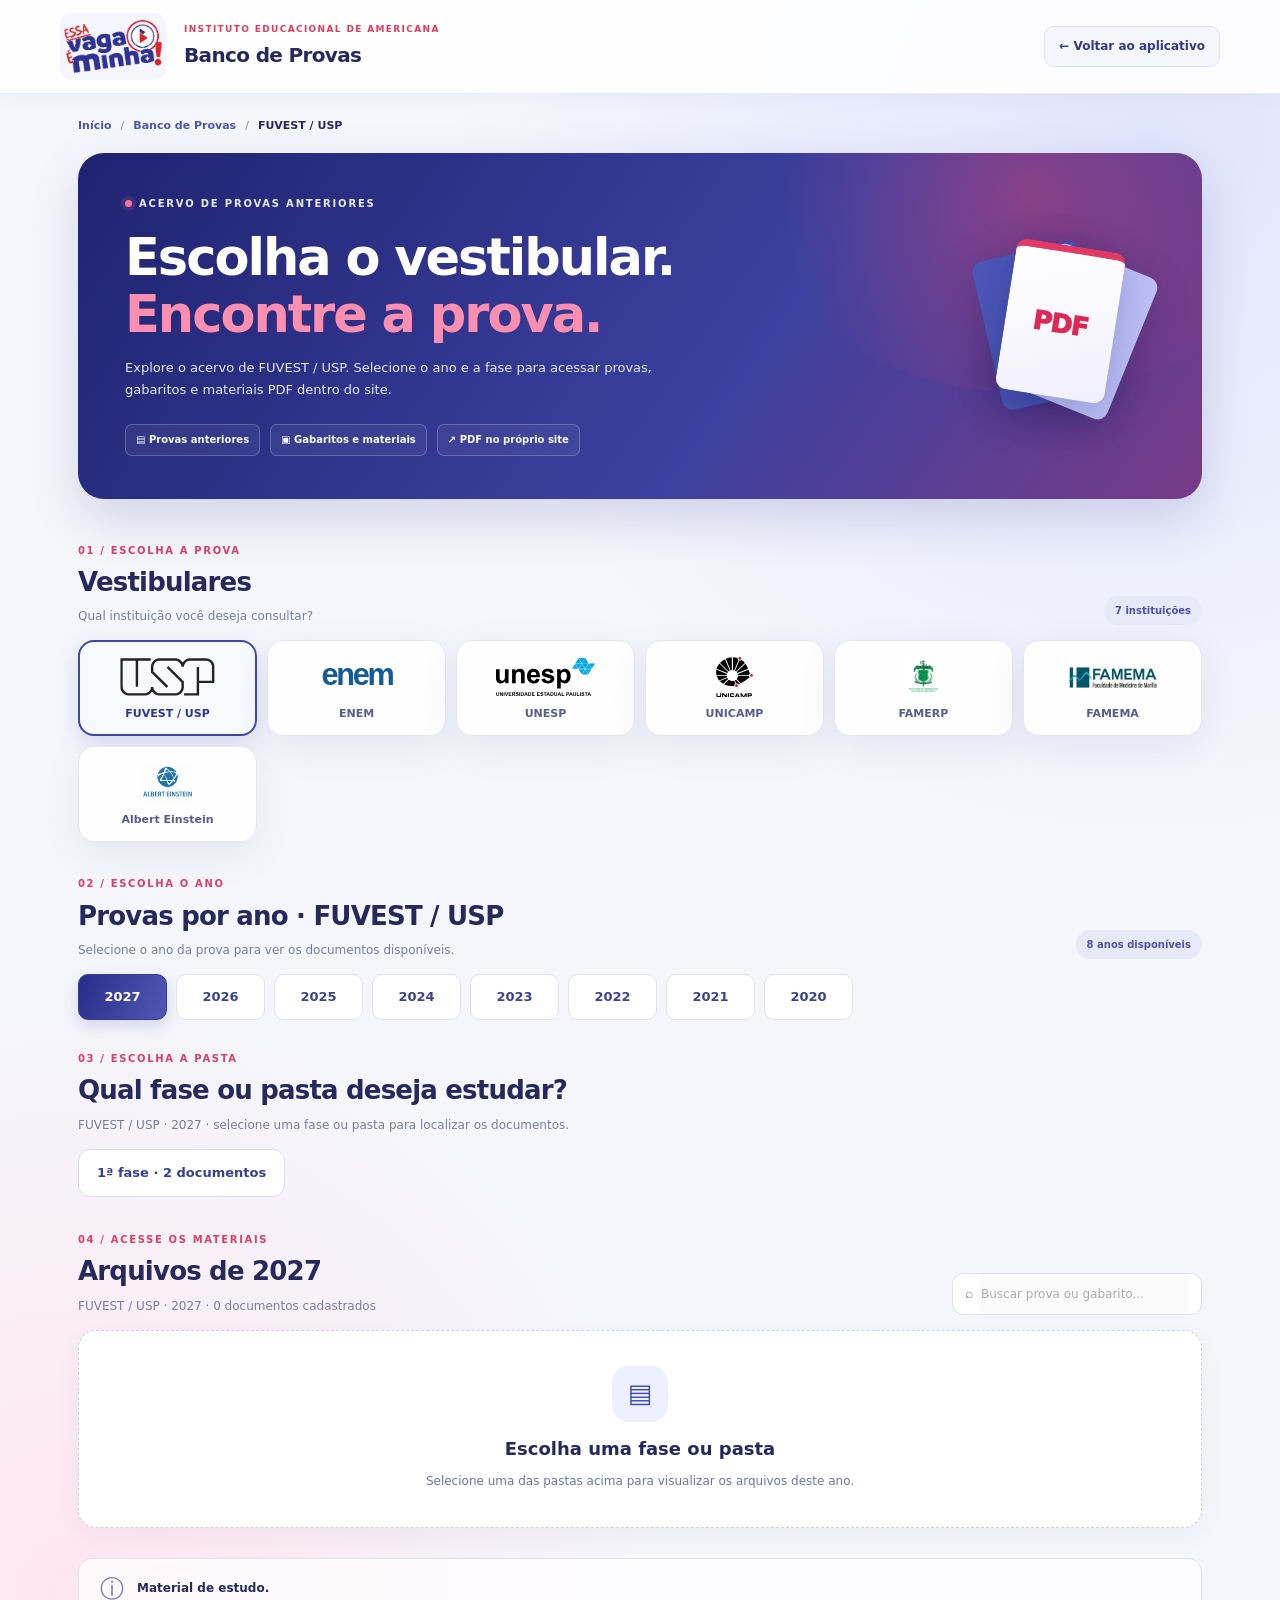
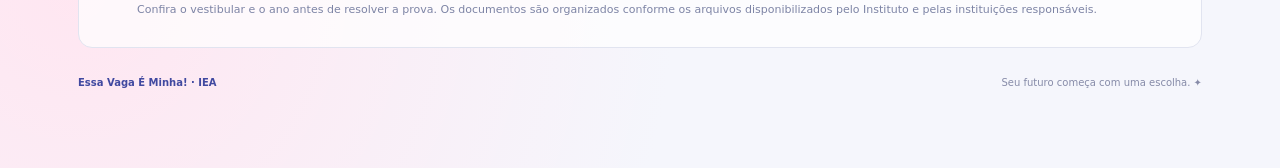
==== acervo.html @ 6d1ba876 "Olimpíadas 2027: criar tela tabular e acesso no menu do aplicativo" ====
<!doctype html>
<html lang="pt-BR">
<head>
 <meta charset="utf-8">
 <meta name="viewport" content="width=device-width,initial-scale=1,viewport-fit=cover">
 <meta name="theme-color" content="#303493">
 <meta name="description" content="Banco de Provas do Essa Vaga É Minha!: escolha o vestibular, selecione o ano e acesse os PDFs diretamente no site.">
 <meta name="robots" content="index,follow">
 <title>Banco de Provas • Essa Vaga É Minha!</title>
 <link rel="icon" href="./icon-192.png" type="image/png">
 <link rel="manifest" href="./manifest.webmanifest">
 <link rel="stylesheet" href="./acervo.css?v=5">
</head>
<body>
 <header class="site-header">
  <a class="home-brand" href="./#/provas" aria-label="Voltar ao Banco de Provas">
    <img src="./assets/essa-vaga-logo.png" alt="Essa Vaga É Minha!" loading="eager">
  </a>
  <div class="brand-label"><span>INSTITUTO EDUCACIONAL DE AMERICANA</span><strong>Banco de Provas</strong></div>
  <a class="header-back" href="./#/provas"><span aria-hidden="true">←</span> Voltar ao aplicativo</a>
 </header>
 <main class="page">
  <nav class="breadcrumb" aria-label="Caminho de navegação">
   <a href="./">Início</a><span aria-hidden="true">/</span>
   <a href="./#/provas">Banco de Provas</a><span aria-hidden="true">/</span>
   <span id="breadcrumb-name">Vestibulares</span>
  </nav>
  <section class="hero" aria-labelledby="acervo-title">
   <div class="hero-glow" aria-hidden="true"></div>
   <div class="hero-copy">
    <span class="eyebrow"><span class="dot"></span> ACERVO DE PROVAS ANTERIORES</span>
    <h1 id="acervo-title">Escolha o vestibular.<br><em>Encontre a prova.</em></h1>
    <p id="acervo-subtitle">Selecione uma instituição e o ano para consultar provas, gabaritos e outros arquivos PDF disponíveis no acervo do Instituto.</p>
    <div class="hero-tags"><span>▤ Provas anteriores</span><span>▣ Gabaritos e materiais</span><span>↗ PDF no próprio site</span></div>
   </div>
   <div class="hero-illustration" aria-hidden="true"><span class="sheet sheet-one"></span><span class="sheet sheet-two"></span><span class="sheet sheet-three">PDF</span></div>
  </section>
  <section class="content" aria-label="Navegação no acervo">
   <div class="section-head"><div><span class="section-eyebrow">01 / ESCOLHA A PROVA</span><h2>Vestibulares</h2><p>Qual instituição você deseja consultar?</p></div><span id="institution-count" class="count"></span></div>
   <div id="institution-tabs" class="institution-tabs" role="group" aria-label="Selecionar vestibular"></div>
   <div class="section-head year-head"><div><span class="section-eyebrow">02 / ESCOLHA O ANO</span><h2 id="year-title">Provas por ano</h2><p id="year-subtitle">Selecione o ano da prova para ver os documentos disponíveis.</p></div><span id="year-count" class="count"></span></div>
   <div id="year-tabs" class="year-tabs" role="group" aria-label="Selecionar ano"></div>
   <div id="phase-section" hidden>
     <div class="section-head phase-head"><div><span id="phase-step-eyebrow" class="section-eyebrow">03 / ESCOLHA A FASE</span><h2 id="phase-title">Qual fase deseja estudar?</h2><p id="phase-subtitle">Selecione a 1ª ou a 2ª fase para localizar os PDFs.</p></div></div>
     <div id="phase-tabs" class="phase-tabs" role="group" aria-label="Selecionar fase"></div>
   </div>

   <div id="folder-section" hidden>
     <div class="section-head folder-head"><div><span class="section-eyebrow">PASTAS DO ANO</span><h2 id="folder-title">Subpastas disponíveis</h2><p id="folder-subtitle">Escolha uma pasta para encontrar os arquivos.</p></div><button id="folder-back" type="button" class="folder-back" hidden>← Voltar</button></div>
     <div id="folder-tabs" class="folder-tabs" role="group" aria-label="Navegar pelas subpastas"></div>
   </div>
   <div class="section-head file-head"><div><span class="section-eyebrow">04 / ACESSE OS MATERIAIS</span><h2 id="files-title">Arquivos disponíveis</h2><p id="files-subtitle">Provas e materiais disponíveis no servidor do Instituto.</p></div>
      <label class="search-field"><span aria-hidden="true">⌕</span><input id="file-search" type="search" placeholder="Buscar prova ou gabarito..." aria-label="Pesquisar documento"></label>
   </div>
   <div id="files-list" class="file-list" aria-live="polite"></div>
   <div id="empty-state" class="empty-state" hidden>
      <div class="empty-icon" aria-hidden="true">▤</div><h3 id="empty-title">Estamos organizando este acervo</h3>
      <p id="empty-description">Os PDFs ainda não foram transferidos para o servidor. Enquanto isso, o material anterior continua disponível na pasta do Instituto.</p>
      <a id="legacy-link" class="legacy-button" href="#" target="_blank" rel="noopener noreferrer">Consultar pasta provisória no Google Drive <span aria-hidden="true">↗</span></a>
   </div>
  </section>
  <section class="info-strip">
   <span class="info-icon" aria-hidden="true">ⓘ</span><div><strong>Material de estudo.</strong><p>Confira o vestibular e o ano antes de resolver a prova. Os documentos são organizados conforme os arquivos disponibilizados pelo Instituto e pelas instituições responsáveis.</p></div>
  </section>
  <footer><a href="./">Essa Vaga É Minha! · IEA</a><span>Seu futuro começa com uma escolha. ✦</span></footer>
 </main>
  <nav class="acervo-bottom-nav" aria-label="Navegação principal">
   <a href="./#/inicio"><span aria-hidden="true">⌂</span>Início</a>
   <a href="./#/provas" class="active" aria-current="page"><span aria-hidden="true">▤</span>Provas</a>
   <a href="./#/calendario"><span aria-hidden="true">▦</span>Calendário</a>
    <a href="./#/olimpiadas"><span aria-hidden="true">🏅</span>Olimpíadas</a>
   <a href="./#/notas"><span aria-hidden="true">▥</span>Notas</a>
   <a href="./#/favoritos"><span aria-hidden="true">♡</span>Salvos</a>
   <button type="button" id="acervo-more-open" aria-haspopup="dialog" aria-controls="acervo-more-dialog"><span aria-hidden="true">☰</span>Mais</button>
  </nav>
  <dialog id="acervo-more-dialog" class="acervo-more-dialog" aria-labelledby="acervo-more-title">
   <div class="acervo-more-head"><h2 id="acervo-more-title">Mais opções</h2><button id="acervo-more-close" type="button" aria-label="Fechar opções">✕</button></div>
   <div class="acervo-more-links">
    <a href="./#/olimpiadas">🏅 Olimpíadas Acadêmicas</a>
    <a href="./#/biblioteca">▧ Biblioteca e Serviços</a>
    <a href="./#/favoritos">♡ Favoritos</a>
   </div>
  </dialog>
 <dialog id="pdf-dialog" class="pdf-dialog" aria-labelledby="pdf-dialog-title">
   <div class="viewer-head">
     <div><span>VISUALIZADOR DE DOCUMENTOS</span><h2 id="pdf-dialog-title">Visualizar PDF</h2></div>
     <div class="viewer-actions"><a id="pdf-download" href="#" download>↓ Baixar</a><a id="pdf-external" href="#" target="_blank" rel="noopener">Abrir em nova aba ↗</a><button id="pdf-close" type="button" aria-label="Fechar documento">✕</button></div>
   </div>
   <div id="pdf-loading" class="pdf-loading" role="status" aria-live="polite" hidden></div>
   <iframe id="pdf-frame" title="Visualizador de arquivo PDF" loading="lazy"></iframe>
 </dialog>
 <script src="./acervo-dados.js?v=15"></script>
 <script src="./acervo.js?v=10"></script>
</body>
</html>
---- acervo.css ----
:root{color-scheme:light;--indigo:#292c88;--blue:#32398e;--red:#e23760;--ink:#25295c;--muted:#757e9f;--line:#e2e5f4;--bg:#f5f6fc;--card:#fff;--shadow:0 12px 38px rgba(44,49,119,.08)}
*{box-sizing:border-box}html{scroll-behavior:smooth}body{margin:0;background:radial-gradient(circle at 90% 8%,#dfe5fc,transparent 35%),radial-gradient(circle at 6% 90%,#ffe6f1,transparent 30%),var(--bg);font:14px/1.52 Inter,system-ui,-apple-system,"Segoe UI",Arial,sans-serif;color:var(--ink)}
a{color:inherit;text-decoration:none}button,input{font:inherit}button{cursor:pointer}[hidden]{display:none!important}button:focus-visible,a:focus-visible,input:focus-visible{outline:3px solid #6e83d8;outline-offset:3px}
.site-header{display:flex;align-items:center;gap:18px;padding:13px max(25px,calc((100% - 1160px)/2));background:#ffffffec;border-bottom:1px solid #e8eaf6;box-shadow:0 4px 18px #232d7809}
.home-brand{flex:none;width:106px;height:67px;display:grid;place-items:center;padding:4px;background:#f4f5fd;border-radius:12px}.home-brand img{max-width:100%;max-height:100%;object-fit:contain}
.brand-label{display:grid;gap:3px}.brand-label span{font-size:9px;letter-spacing:1.35px;font-weight:900;color:#e13b5c}.brand-label strong{font-size:20px;letter-spacing:-.65px}
.header-back{margin-left:auto;background:#f5f6fd;border:1px solid #e0e3f4;color:var(--blue);padding:10px 14px;border-radius:10px;font-size:12px;font-weight:850}.header-back:hover{background:#e9ecff}
.page{max-width:1170px;margin:auto;padding:24px 23px 50px}.breadcrumb{display:flex;align-items:center;flex-wrap:wrap;gap:9px;font-size:11px;color:#858cab;margin:0 0 18px}.breadcrumb a{color:#4d56aa;font-weight:750}.breadcrumb>span:last-child{font-weight:750;color:var(--ink)}
.hero{position:relative;display:flex;align-items:center;justify-content:space-between;gap:14px;overflow:hidden;padding:43px 47px;border-radius:26px;color:#fff;background:linear-gradient(125deg,#202371 0%,#3c419f 60%,#783b88 100%);box-shadow:0 20px 50px #262a812a}
.hero-glow{position:absolute;inset:-160px -100px auto auto;width:550px;height:400px;border-radius:50%;background:radial-gradient(circle,#d5427770 0,transparent 72%);pointer-events:none}
.hero-copy{position:relative;z-index:2;max-width:720px}.eyebrow{display:flex;align-items:center;gap:7px;color:#e5e9ff;font-size:10px;font-weight:850;letter-spacing:1.8px}.dot{width:7px;height:7px;border-radius:100%;background:#f574a0;box-shadow:0 0 0 4px #ee76a020}
.hero h1{font-size:clamp(32px,4vw,51px);line-height:1.11;letter-spacing:-2px;margin:19px 0 14px;font-weight:900}.hero h1 em{font-style:normal;color:#ff8fb0}.hero p{font-size:13px;line-height:1.7;color:#e2e7ff;max-width:580px}.hero-tags{display:flex;gap:10px;flex-wrap:wrap;margin-top:23px}.hero-tags span{border:1px solid #ffffff38;background:#ffffff0e;padding:7px 10px;border-radius:7px;font-size:10px;font-weight:800;color:#f6f7ff}
.hero-illustration{height:185px;width:190px;position:relative;flex:none;transform:rotate(7deg)}.sheet{position:absolute;display:grid;place-items:center;width:110px;height:152px;top:12px;left:40px;border-radius:11px;box-shadow:0 10px 40px #13154f3b}.sheet-one{background:#4c57b9;transform:rotate(-20deg) translate(-20px,0)}.sheet-two{background:#bcbff8;transform:rotate(15deg) translate(23px,2px)}.sheet-three{color:#db2854;background:linear-gradient(160deg,#fff,#f0effd);border-top:7px solid #e23a65;font-size:26px;font-weight:1000;letter-spacing:-1.1px;transform:rotate(2deg)}
.content{padding:24px 0 6px}.section-head{display:flex;align-items:end;justify-content:space-between;gap:14px;flex-wrap:wrap;margin:20px 0 15px}.section-eyebrow{display:block;color:#d94066;letter-spacing:1.65px;font-size:10px;font-weight:900;margin-bottom:5px}.section-head h2{margin:0;font-size:26px;font-weight:900;letter-spacing:-.8px}.section-head p{font-size:12px;color:var(--muted);margin:5px 0 0}.count{padding:7px 11px;border-radius:50px;color:#4e53a4;background:#e6e9f7;font-size:10px;font-weight:850;white-space:nowrap}
.institution-tabs{display:grid;grid-template-columns:repeat(6,minmax(0,1fr));gap:10px}
.institution-tab{min-height:96px;border:1px solid #e4e6f3;border-radius:16px;background:#fffffff0;padding:13px 8px;box-shadow:var(--shadow);display:flex;align-items:center;justify-content:center;flex-direction:column;gap:9px;color:#565d8c;transition:transform .2s,background .2s,border-color .2s}
.institution-tab:hover{transform:translateY(-3px);background:#f9faff}.institution-tab.selected{border:2px solid #4046a6;box-shadow:0 8px 25px #303c9b27;color:#2f358e;background:#f8f9ff}.institution-symbol{display:grid;place-items:center;height:42px;width:100%;font-weight:900;font-size:22px}.institution-symbol img{max-height:41px;max-width:100px;object-fit:contain}
.institution-tab-name{font-size:11px;font-weight:900;text-align:center;line-height:1.25}
.year-head{margin-top:34px}.year-tabs{display:flex;flex-wrap:wrap;gap:9px}.year-tab{font-size:13px;font-weight:850;color:#39438e;background:#fff;border:1px solid #dfe3f2;border-radius:10px;min-width:89px;padding:12px 14px}.year-tab:hover{background:#ecedff}.year-tab.selected{background:linear-gradient(110deg,#272d88,#5157b4);color:#fff;border-color:#343d9c;box-shadow:0 6px 16px #2e398e2b}.no-years{font-size:12px;color:#727a9e;border:1px dashed #bdc4e0;border-radius:12px;padding:16px 18px;background:#ffffff90;width:100%}
.file-head{margin-top:35px}.search-field{display:flex;align-items:center;gap:8px;background:#fff;border:1px solid #dee2ee;border-radius:11px;padding:0 12px;min-width:250px;color:#727ba7}.search-field input{padding:11px 0;border:0;outline:none;width:100%;font-size:12px;color:#2c3188}.search-field input:disabled{opacity:.6}.search-field:focus-within{box-shadow:0 0 0 3px #6169c820}
.file-list{display:grid;gap:10px}.pdf-card{display:flex;align-items:center;gap:15px;padding:17px 19px;border:1px solid #e5e7f4;border-radius:15px;background:#fff;box-shadow:0 8px 24px #3136770b}
.pdf-icon{display:grid;place-items:center;flex:none;width:48px;height:58px;background:#ffeef3;border:1px solid #ffe0e9;color:#d93360;border-radius:9px;font-size:12px;font-weight:950}
.pdf-info{flex:1;min-width:0}.pdf-kind{font-size:9px;letter-spacing:1px;color:#d93362;font-weight:900;text-transform:uppercase}.pdf-name{font-size:14px;line-height:1.3;margin:4px 0;font-weight:850;overflow-wrap:anywhere}.pdf-meta{font-size:10px;color:#969cba}.pdf-actions{display:flex;gap:8px}.pdf-action{border:1px solid #dbe0f0;border-radius:9px;padding:10px 12px;font-size:11px;font-weight:850;white-space:nowrap}.pdf-action.primary{color:#fff;background:#343b9c;border-color:#343b9c}.pdf-action.secondary{color:#3d47a1;background:#f8f9ff}.pdf-action:hover{filter:brightness(.96)}
.empty-state{background:#fff;border:1px dashed #cbd0e9;border-radius:18px;text-align:center;padding:35px 24px;box-shadow:0 9px 26px #292e7c0c}.empty-icon{display:grid;place-items:center;margin:0 auto 13px;width:56px;height:56px;background:#edf0fe;color:#404baf;border-radius:17px;font-size:26px}.empty-state h3{font-size:18px;margin:0 0 9px}.empty-state p{font-size:12px;line-height:1.7;color:#6d7599;max-width:620px;margin:auto}.legacy-button{display:inline-flex;align-items:center;gap:5px;margin-top:17px;border-radius:10px;background:#f0f1ff;border:1px solid #dbe0f1;color:#424da5;font-weight:850;padding:11px 16px;font-size:12px}.legacy-button:hover{background:#e6e9fe}
.info-strip{margin-top:24px;display:flex;align-items:start;gap:13px;padding:18px 21px;border:1px solid #e1e4f0;border-radius:14px;background:#ffffffb8}.info-strip strong{font-size:12px}.info-strip p{color:#7d84a5;font-size:11px;margin-top:4px}.info-icon{color:#7279b0;font-size:24px;line-height:1}
footer{display:flex;justify-content:space-between;gap:12px;flex-wrap:wrap;font-size:10px;color:#868ba8;padding:27px 0}footer a{font-weight:800;color:#4049a0}
.pdf-dialog{width:min(1140px,calc(100vw - 24px));height:min(900px,calc(100dvh - 30px));max-height:none;max-width:none;border:0;border-radius:16px;padding:0;box-shadow:0 22px 85px #151945a8;overflow:hidden}.pdf-dialog::backdrop{background:#141742b5;backdrop-filter:blur(4px)}.viewer-head{display:flex;align-items:center;justify-content:space-between;gap:10px;flex-wrap:wrap;padding:13px 17px;background:#fff;border-bottom:1px solid #e4e7f2}.viewer-head span{font-size:9px;letter-spacing:1.25px;font-weight:950;color:#df3d69}.viewer-head h2{font-size:14px;margin:2px 0 0;max-width:560px;overflow-wrap:anywhere}.viewer-actions{display:flex;align-items:center;gap:8px}.viewer-actions a,.viewer-actions button{border:1px solid #dce0f0;border-radius:8px;font-size:11px;font-weight:850;padding:9px 11px;background:#f5f6ff;color:#3b46a2;white-space:nowrap}.viewer-actions button{color:#bd3157}.pdf-dialog iframe{display:block;border:0;width:100%;height:calc(100% - 68px);background:#f3f3f7}
@media(max-width:1000px){.institution-tabs{grid-template-columns:repeat(3,minmax(0,1fr))}.hero-illustration{width:125px;transform:scale(.83)}.hero{padding:35px}.hero h1{font-size:38px}}
@media(max-width:640px){.site-header{padding:10px 12px;gap:9px}.home-brand{width:65px;height:48px}.brand-label span{font-size:7px;letter-spacing:.7px}.brand-label strong{font-size:14px}.header-back{font-size:10px;padding:8px}.header-back span{display:none}.page{padding:15px 13px 35px}.hero{padding:25px 21px;border-radius:19px}.hero-illustration{display:none}.hero h1{font-size:33px;letter-spacing:-1.15px}.hero-tags{gap:6px}.hero-tags span{font-size:9px}.section-head h2{font-size:23px}.institution-tabs{grid-template-columns:repeat(3,minmax(0,1fr));gap:7px}.institution-tab{padding:10px 4px;min-height:88px}.institution-symbol{height:37px}.institution-symbol img{max-width:85px;max-height:34px}.institution-tab-name{font-size:10px}.year-tab{min-width:75px;padding:10px}.search-field{width:100%}.pdf-card{padding:13px;gap:10px;flex-wrap:wrap}.pdf-info{min-width:60%}.pdf-actions{width:100%;margin-top:5px}.pdf-action{flex:1;text-align:center}.viewer-head{padding:11px}.viewer-actions a{font-size:10px}.viewer-head h2{font-size:12px}.pdf-dialog iframe{height:calc(100% - 115px)}}

.pdf-loading{height:calc(100% - 68px);display:grid;place-items:center;padding:24px;text-align:center;background:#f3f4fc;color:#454b91;font-weight:800;font-size:14px}
.pdf-actions button:disabled{opacity:.55;cursor:wait}

/* Navegação adicional: instituição → ano → fase → documento. */
.phase-head{margin-top:31px}
.phase-tabs{display:flex;flex-wrap:wrap;gap:10px}
.phase-tab{border:1px solid #d9dff2;background:#fff;color:#354090;border-radius:12px;padding:13px 18px;font-size:13px;font-weight:850;min-height:46px;cursor:pointer}
.phase-tab:hover{background:#eef0ff}
.phase-tab.selected{color:#fff;border-color:#333c9a;background:linear-gradient(110deg,#272d88,#5157b4);box-shadow:0 6px 16px #2e398e2b}
.pdf-card.pdf-pending{background:#fafbff;box-shadow:none}
.pdf-pending-label{color:#636e95;font-size:12px;font-weight:800;line-height:1.45}
@media(max-width:640px){.phase-tab{flex:1 1 135px;text-align:center;padding:12px 9px}.pdf-pending-label{display:block;width:100%;text-align:center}}

/* Pastas personalizadas dentro de cada ano */
.folder-head{margin-top:26px}
.folder-tabs{display:flex;flex-wrap:wrap;gap:9px}
.folder-tab{border:1px solid #dce0f2;background:#fff;color:#394397;border-radius:12px;min-height:45px;padding:11px 17px;font-size:12px;font-weight:850;box-shadow:0 5px 18px #303b8c0b}
.folder-tab:hover{background:#eef1ff}
.folder-back{border:1px solid #d8deef;background:#f2f4fc;color:#354197;border-radius:9px;min-height:39px;padding:9px 13px;font-size:12px;font-weight:850}
@media(max-width:640px){.folder-tab{flex:1 1 140px}.folder-back{width:100%}}


/* Navegação principal também na página independente do Banco de Provas */
.acervo-bottom-nav{display:none}
.acervo-more-dialog{width:min(420px,calc(100vw - 28px));padding:0;border:0;border-radius:18px;box-shadow:0 22px 85px #131b56a6;background:#fff;color:var(--ink)}
.acervo-more-dialog::backdrop{background:#0f184f99}
.acervo-more-head{display:flex;justify-content:space-between;align-items:center;gap:12px;padding:20px 22px 15px;border-bottom:1px solid var(--line)}
.acervo-more-head h2{margin:0;font-size:19px}
.acervo-more-head button{background:#f2f4fd;border:0;border-radius:9px;padding:8px 12px;color:var(--blue);font-size:16px}
.acervo-more-links{display:grid;gap:6px;padding:17px}
.acervo-more-links a{display:block;padding:14px 15px;border-radius:10px;background:#f5f6fd;font-weight:800;font-size:13px;color:var(--blue)}
.acervo-more-links a:hover{background:#eceeff}
@media(max-width:760px){
 body{padding-bottom:calc(78px + env(safe-area-inset-bottom, 0px))}
 .acervo-bottom-nav{display:flex;position:fixed;z-index:80;bottom:0;left:0;right:0;justify-content:space-around;align-items:stretch;background:#fff;border-top:1px solid var(--line);box-shadow:0 -5px 25px #18344b12;padding:8px 3px max(8px,env(safe-area-inset-bottom, 0px))}
 .acervo-bottom-nav a,.acervo-bottom-nav button{flex:1;min-width:0;min-height:45px;border:0;background:transparent;display:flex;flex-direction:column;align-items:center;justify-content:center;gap:1px;color:#7e92a2;font-size:9px;font-weight:750;padding:3px 0;text-align:center;line-height:1.2}
 .acervo-bottom-nav span{font-size:23px;font-weight:400;line-height:1.25}
 .acervo-bottom-nav .active{color:#303493}
 .acervo-bottom-nav a:focus-visible,.acervo-bottom-nav button:focus-visible{outline:2px solid #5266c2;outline-offset:-2px;border-radius:6px}
}
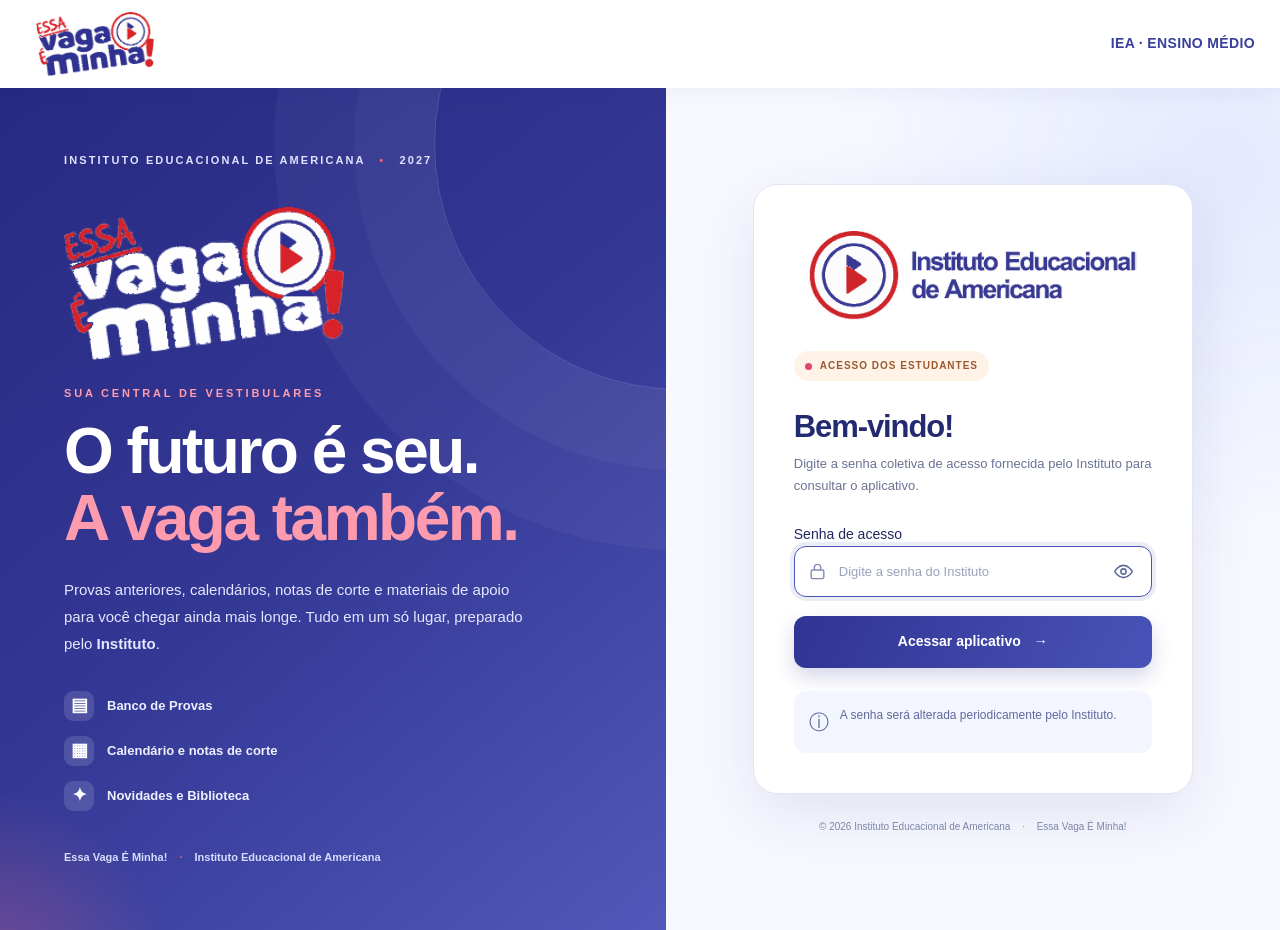
==== commit fc2f9a6d: "Atualizar versao do login de alunos com sessao de 30 minutos: acervo.html" ====
--- a/acervo.html
+++ b/acervo.html
@@ -1,5 +1,5 @@
 <!doctype html>
-<html lang="pt-BR">
+<html lang="pt-BR" class="acesso-pendente">
 <head>
  <meta charset="utf-8">
  <meta name="viewport" content="width=device-width,initial-scale=1,viewport-fit=cover">
@@ -10,6 +10,8 @@
  <link rel="icon" href="./icon-192.png" type="image/png">
  <link rel="manifest" href="./manifest.webmanifest">
  <link rel="stylesheet" href="./acervo.css?v=5">
+ <style>html.acesso-pendente body{visibility:hidden}</style>
+ <script src="./app-gate.js?v=2"></script>
 </head>
 <body>
  <header class="site-header">
@@ -66,19 +68,17 @@
  </main>
   <nav class="acervo-bottom-nav" aria-label="Navegação principal">
    <a href="./#/inicio"><span aria-hidden="true">⌂</span>Início</a>
-   <a href="./#/provas" class="active" aria-current="page"><span aria-hidden="true">▤</span>Provas</a>
-   <a href="./#/calendario"><span aria-hidden="true">▦</span>Calendário</a>
+   <a href="./#/provas" class="active" aria-current="page"><span aria-hidden="true">🗂</span>Provas</a>
+   <a href="./#/calendario"><span aria-hidden="true">🗓</span>Calendário</a>
     <a href="./#/olimpiadas"><span aria-hidden="true">🏅</span>Olimpíadas</a>
-   <a href="./#/notas"><span aria-hidden="true">▥</span>Notas</a>
-   <a href="./#/favoritos"><span aria-hidden="true">♡</span>Salvos</a>
+   <a href="./#/notas"><span aria-hidden="true">📊</span>Notas</a>
    <button type="button" id="acervo-more-open" aria-haspopup="dialog" aria-controls="acervo-more-dialog"><span aria-hidden="true">☰</span>Mais</button>
   </nav>
   <dialog id="acervo-more-dialog" class="acervo-more-dialog" aria-labelledby="acervo-more-title">
    <div class="acervo-more-head"><h2 id="acervo-more-title">Mais opções</h2><button id="acervo-more-close" type="button" aria-label="Fechar opções">✕</button></div>
    <div class="acervo-more-links">
     <a href="./#/olimpiadas">🏅 Olimpíadas Acadêmicas</a>
-    <a href="./#/biblioteca">▧ Biblioteca e Serviços</a>
-    <a href="./#/favoritos">♡ Favoritos</a>
+    <a href="./#/biblioteca">📚 Biblioteca e Serviços</a>
    </div>
   </dialog>
  <dialog id="pdf-dialog" class="pdf-dialog" aria-labelledby="pdf-dialog-title">
@@ -89,7 +89,7 @@
    <div id="pdf-loading" class="pdf-loading" role="status" aria-live="polite" hidden></div>
    <iframe id="pdf-frame" title="Visualizador de arquivo PDF" loading="lazy"></iframe>
  </dialog>
- <script src="./acervo-dados.js?v=15"></script>
+ <script src="./acervo-dados.js?v=17"></script>
  <script src="./acervo.js?v=10"></script>
 </body>
 </html>
